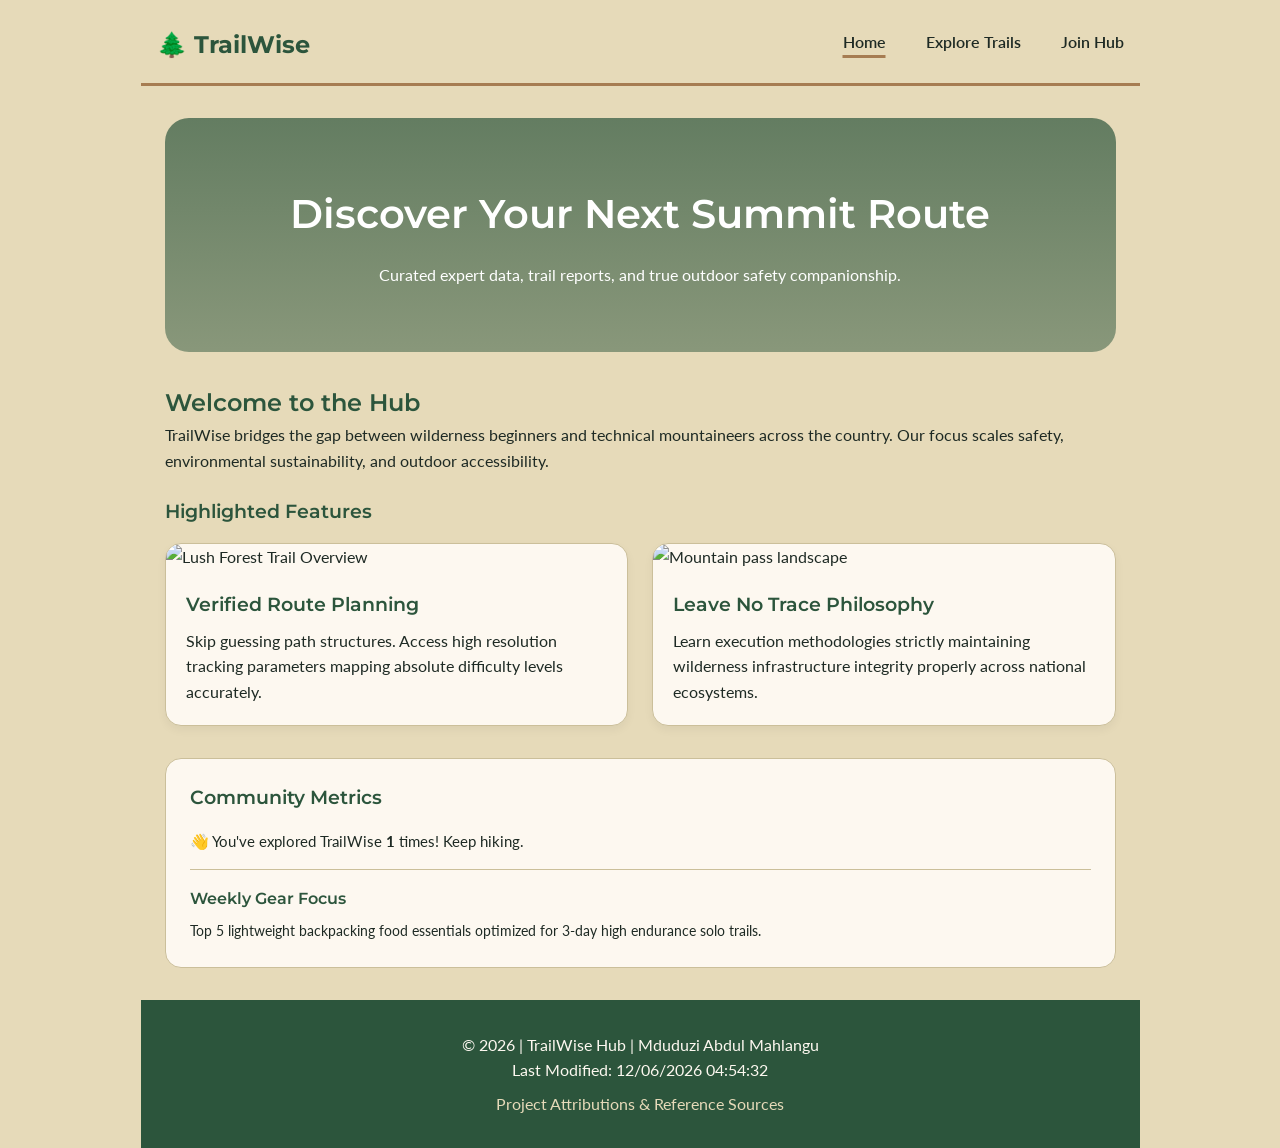
==== project/index.html @ 64169420 "." ====
<!doctype html>
<html lang="en">
  <head>
    <meta charset="UTF-8" />
    <meta name="viewport" content="width=device-width, initial-scale=1.0" />
    <title>TrailWise · Pacific Northwest Hiking Hub</title>
    <meta
      name="description"
      content="Discover detailed trail guides, real-time community insights, and essential gear checklists for your next Pacific Northwest adventure."
    />
    <link rel="preconnect" href="https://fonts.googleapis.com" />
    <link rel="preconnect" href="https://fonts.gstatic.com" crossorigin />
    <link
      href="https://fonts.googleapis.com/css2?family=Lato:ital,wght@0,300;0,400;0,700;1,400&family=Montserrat:wght@600;700&display=swap"
      rel="stylesheet"
    />
    <link rel="stylesheet" href="styles/project-base.css" />
    <link rel="stylesheet" href="styles/project-large.css" />
    <script src="scripts/project.js" defer></script>
  </head>
  <body>
    <header>
      <div class="nav-container">
        <h1>
          <a href="/project/index.html" class="logo-mock"> 🌲 TrailWise </a>
        </h1>
        <button class="hamburger" aria-label="Toggle navigation menu">
          ☰
        </button>
      </div>

      <nav>
        <ul>
          <li><a href="index.html" class="active">Home</a></li>
          <li><a href="trails.html">Explore Trails</a></li>
          <li><a href="join.html">Join Hub</a></li>
        </ul>
      </nav>
    </header>

    <main>
      <section class="hero">
        <h1>Discover Your Next Summit Route</h1>
        <p>
          Curated expert data, trail reports, and true outdoor safety
          companionship.
        </p>
      </section>

      <div class="home-grid">
        <section>
          <h2>Welcome to the Hub</h2>
          <p style="margin-bottom: 1.5rem">
            TrailWise bridges the gap between wilderness beginners and technical
            mountaineers across the country. Our focus scales safety,
            environmental sustainability, and outdoor accessibility.
          </p>

          <h3>Highlighted Features</h3>
          <div class="card-container" style="margin-top: 1rem">
            <article class="card">
              <img
                src="https://picsum.photos/id/1043/400/250"
                alt="Lush Forest Trail Overview"
                loading="lazy"
                width="400"
                height="250"
              />
              <div class="card-content">
                <h3>Verified Route Planning</h3>
                <p>
                  Skip guessing path structures. Access high resolution tracking
                  parameters mapping absolute difficulty levels accurately.
                </p>
              </div>
            </article>
            <article class="card">
              <img
                src="https://picsum.photos/id/1050/400/250"
                alt="Mountain pass landscape"
                loading="lazy"
                width="400"
                height="250"
              />
              <div class="card-content">
                <h3>Leave No Trace Philosophy</h3>
                <p>
                  Learn execution methodologies strictly maintaining wilderness
                  infrastructure integrity properly across national ecosystems.
                </p>
              </div>
            </article>
          </div>
        </section>

        <aside>
          <h3>Community Metrics</h3>
          <p
            id="analytics-display"
            style="margin: 1rem 0; font-size: 0.95rem"
          ></p>
          <hr
            style="
              margin: 1rem 0;
              border: 0;
              border-top: 1px solid var(--border-subtle);
            "
          />
          <h4>Weekly Gear Focus</h4>
          <p style="font-size: 0.9rem; margin-top: 0.5rem">
            Top 5 lightweight backpacking food essentials optimized for 3-day
            high endurance solo trails.
          </p>
        </aside>
      </div>
    </main>

    <footer>
      <p>
        &copy; <span id="currentyear"></span> | TrailWise Hub | Mduduzi Abdul
        Mahlangu
      </p>
      <p id="lastModified"></p>
      <p style="margin-top: 0.5rem">
        <a href="references.html">Project Attributions & Reference Sources</a>
      </p>
    </footer>
  </body>
</html>
---- project/styles/project-base.css ----
/* ---------- CSS RESET & GLOBAL ROOT ---------- */
* {
  margin: 0;
  padding: 0;
  box-sizing: border-box;
}

:root {
  --primary-dark: #2c553c; /* Forest Green */
  --secondary-sand: #e6dab9; /* Sand Beige */
  --accent-wood: #a67c52; /* Warm Wood */
  --text-dark: #1e2a24; /* Dark Charcoal */
  --light-bg: #fdf8f0; /* Off-white */
  --border-subtle: #cbbf9a;
}

body {
  font-family: "Lato", "Segoe UI", sans-serif;
  background-color: var(--secondary-sand);
  color: var(--text-dark);
  line-height: 1.6;
}

/* ---------- TYPOGRAPHY ---------- */
h1,
h2,
h3,
h4,
.logo-mock {
  font-family: "Montserrat", sans-serif;
  font-weight: 600;
  color: var(--primary-dark);
}

/* ---------- NAVIGATION & HEADER ---------- */
header {
  background-color: var(--secondary-sand);
  border-bottom: 3px solid var(--accent-wood);
  position: sticky;
  top: 0;
  z-index: 1000;
  padding: 1rem;
  max-width: 999px;
  margin: 0 auto;
}

.nav-container {
  display: flex;
  justify-content: space-between;
  align-items: center;
}

.logo-mock {
  font-size: 1.5rem;
  font-weight: 700;
  text-decoration: none;
}

nav ul {
  display: none;
  list-style: none;
}

.hamburger {
  display: block;
  background: none;
  border: none;
  font-size: 1.8rem;
  color: var(--primary-dark);
  cursor: pointer;
}

nav ul.show {
  display: flex;
  flex-direction: column;
  position: absolute;
  top: 100%;
  left: 0;
  width: 100%;
  gap: 1.3rem;
  background-color: var(--secondary-sand);
  padding: 1rem;
  border-bottom: 3px solid var(--accent-wood);
}

.home-grid {
  grid-template-columns: 1fr;
}

nav ul li a {
  color: var(--text-dark);
  text-decoration: none;
  font-weight: 600;
  font-size: 1rem;
  transition: color 0.2s ease;
}

nav ul li a:hover,
nav ul li a.active {
  color: var(--text-dark);
  text-decoration: 3px #a67c52 underline;
  text-underline-offset: 0.444rem;
}

/* ---------- MAIN LAYOUT ---------- */
main {
  max-width: 999px;
  margin: 2rem auto;
  padding: 0 1.5rem;
  min-height: 70vh;
}

/* ---------- HERO SECTION ---------- */
.hero {
  background:
    linear-gradient(rgba(44, 85, 60, 0.7), rgba(44, 85, 60, 0.5)),
    url("https://picsum.photos/id/1015/1200/500") no-repeat center center/cover;
  color: white;
  padding: 4rem 2rem;
  text-align: center;
  border-radius: 24px;
  margin-bottom: 2rem;
}

.hero h1 {
  color: white;
  font-size: 2.5rem;
  margin-bottom: 1rem;
}

/* ---------- GRID SYSTEM & CARDS ---------- */

.card-container {
  display: grid;
  grid-template-columns: repeat(auto-fit, minmax(280px, 1fr));
  gap: 1.5rem;
}

.card {
  background: var(--light-bg);
  border-radius: 16px;
  border: 1px solid var(--border-subtle);
  overflow: hidden;
  box-shadow: 0 4px 10px rgba(0, 0, 0, 0.05);
}

.card img {
  width: 100%;
  height: 200px;
  object-fit: cover;
}

.card-content {
  padding: 1.25rem;
}

.card-content h3 {
  margin-bottom: 0.5rem;
}

.badge {
  background-color: var(--accent-wood);
  color: white;
  padding: 0.25rem 0.6rem;
  border-radius: 12px;
  font-size: 0.8rem;
  display: inline-block;
  margin-bottom: 0.5rem;
}

aside {
  background: var(--light-bg);
  border-radius: 16px;
  padding: 1.5rem;
  border: 1px solid var(--border-subtle);
  height: fit-content;
  margin-top: 1rem;
}

/* ---------- INTERACTIVE CONTROLS ---------- */
.filter-controls {
  margin-bottom: 2rem;
  display: flex;
  flex-direction: column;
  gap: 1rem;

}

select,
input,
textarea {
  padding: 0.6rem;
  border-radius: 8px;
  border: 1px solid var(--border-subtle);
  font-size: 1rem;
  width: 100%;
}

/* ---------- FORMS ---------- */
fieldset {
  border: 1px solid var(--border-subtle);
  border-radius: 12px;
  padding: 1.5rem;
  margin-bottom: 1.5rem;
  background-color: var(--light-bg);
}

legend {
  font-family: "Montserrat", sans-serif;
  font-weight: 600;
  color: var(--primary-dark);
  padding: 0 0.5rem;
}

.form-group {
  margin-bottom: 1.25rem;
}

.form-group label {
  display: block;
  margin-bottom: 0.4rem;
  font-weight: 600;
}

button[type="submit"] {
  background-color: var(--primary-dark);
  color: white;
  padding: 0.8rem 2rem;
  border: none;
  border-radius: 40px;
  font-size: 1rem;
  font-weight: bold;
  cursor: pointer;
  transition: background-color 0.2s;
}

button[type="submit"]:hover {
  background-color: var(--accent-wood);
}

/* ---------- FOOTER ---------- */
footer {
  background-color: var(--primary-dark);
  color: var(--light-bg);
  text-align: center;
  padding: 2rem;
  margin-top: 4rem;
  max-width: 999px;
  margin: 0 auto;
}

footer a {
  color: var(--secondary-sand);
  text-decoration: none;
}

footer a:hover {
  text-decoration: underline;
}
---- project/styles/project-large.css ----
@media screen and (min-width: 768px) {
  .filter-controls {
    flex-direction: row;
    justify-content: space-between;
  }
}

@media screen and (min-width: 1080px) {
  header {
    display: flex;
    align-items: center;
    justify-content: space-between;
  }

  nav ul {
    display: flex;
    list-style: none;
    gap: 2.5rem;

    border-bottom: none;
  }

  .hamburger {
    display: none;
  }

  aside {
    margin-top: 2rem;
  }

  .filter-controls {
    flex-direction: row;
    justify-content:start;
  }
}
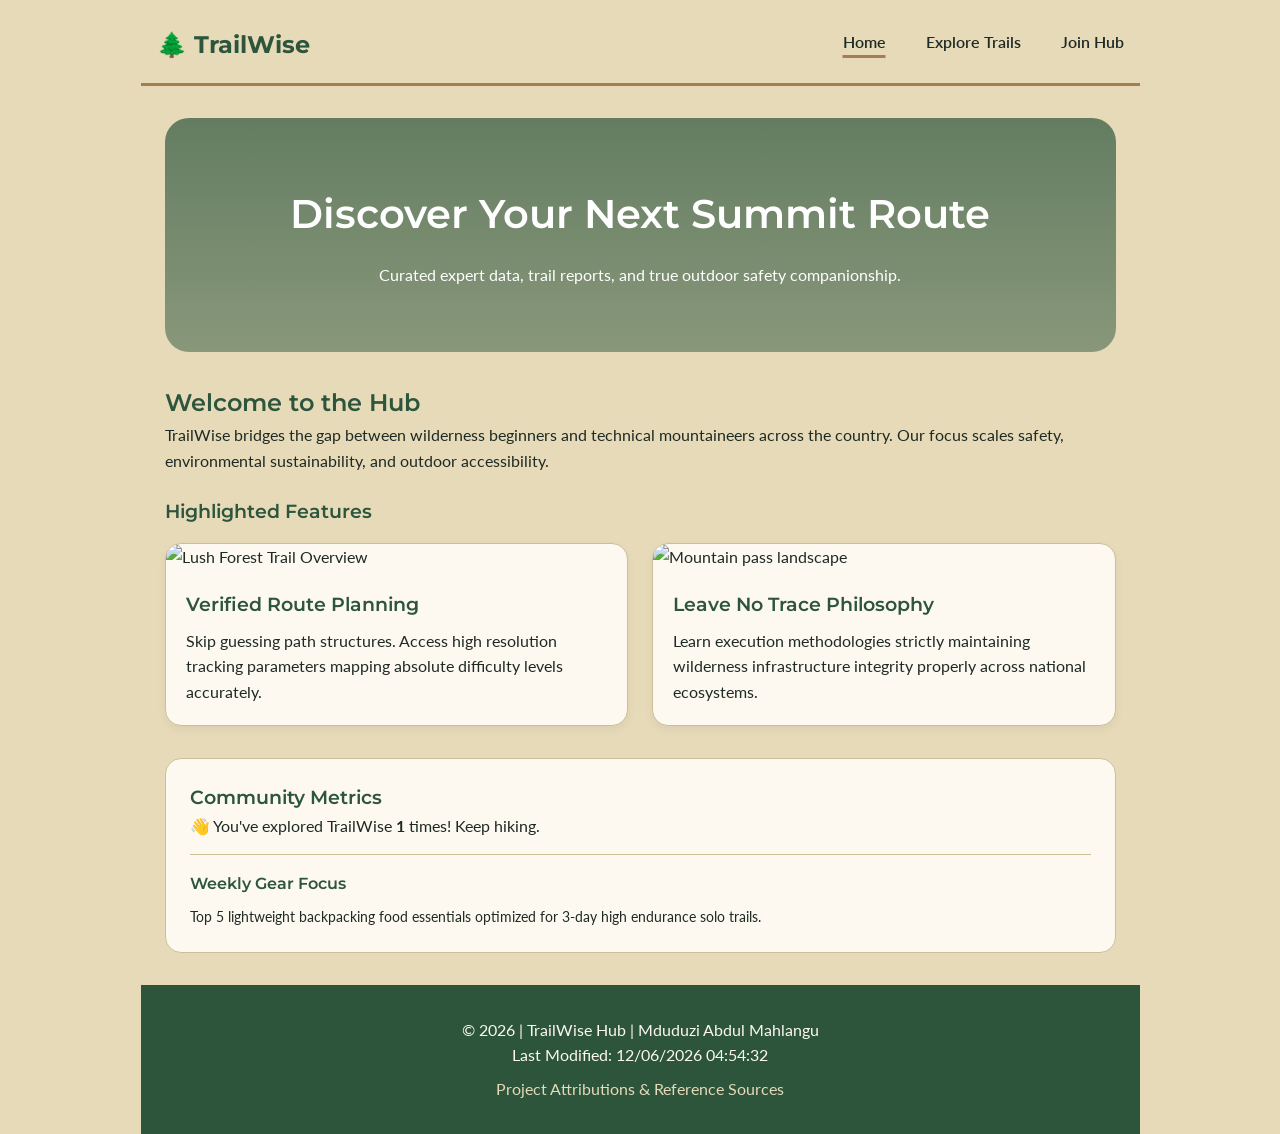
==== commit a009b8cd: "." ====
--- a/project/index.html
+++ b/project/index.html
@@ -3,6 +3,7 @@
   <head>
     <meta charset="UTF-8" />
     <meta name="viewport" content="width=device-width, initial-scale=1.0" />
+    <meta author="Mduduzi Abdul Mahlangu" />
     <title>TrailWise · Pacific Northwest Hiking Hub</title>
     <meta
       name="description"
@@ -95,19 +96,10 @@
 
         <aside>
           <h3>Community Metrics</h3>
-          <p
-            id="analytics-display"
-            style="margin: 1rem 0; font-size: 0.95rem"
-          ></p>
-          <hr
-            style="
-              margin: 1rem 0;
-              border: 0;
-              border-top: 1px solid var(--border-subtle);
-            "
-          />
+          <p id="analytics-display"></p>
+          <hr />
           <h4>Weekly Gear Focus</h4>
-          <p style="font-size: 0.9rem; margin-top: 0.5rem">
+          <p>
             Top 5 lightweight backpacking food essentials optimized for 3-day
             high endurance solo trails.
           </p>
@@ -121,7 +113,7 @@
         Mahlangu
       </p>
       <p id="lastModified"></p>
-      <p style="margin-top: 0.5rem">
+      <p>
         <a href="references.html">Project Attributions & Reference Sources</a>
       </p>
     </footer>
--- a/project/styles/project-base.css
+++ b/project/styles/project-base.css
@@ -177,13 +177,28 @@
   margin-top: 1rem;
 }
 
+aside p:first-child {
+  margin: 1rem 0;
+  font-size: 0.95rem;
+}
+
+aside p:last-child {
+  font-size: 0.9rem;
+  margin-top: 0.5rem;
+}
+
+aside hr {
+  margin: 1rem 0;
+  border: 0;
+  border-top: 1.5px solid var(--border-subtle);
+}
+
 /* ---------- INTERACTIVE CONTROLS ---------- */
 .filter-controls {
   margin-bottom: 2rem;
   display: flex;
   flex-direction: column;
   gap: 1rem;
-
 }
 
 select,
@@ -236,6 +251,11 @@
 
 button[type="submit"]:hover {
   background-color: var(--accent-wood);
+}
+
+/* Trails  */
+.filter {
+  margin: 1.5rem auto;
 }
 
 /* ---------- FOOTER ---------- */
@@ -257,3 +277,7 @@
 footer a:hover {
   text-decoration: underline;
 }
+
+footer p:last-child {
+  margin-top: 0.5rem;
+}
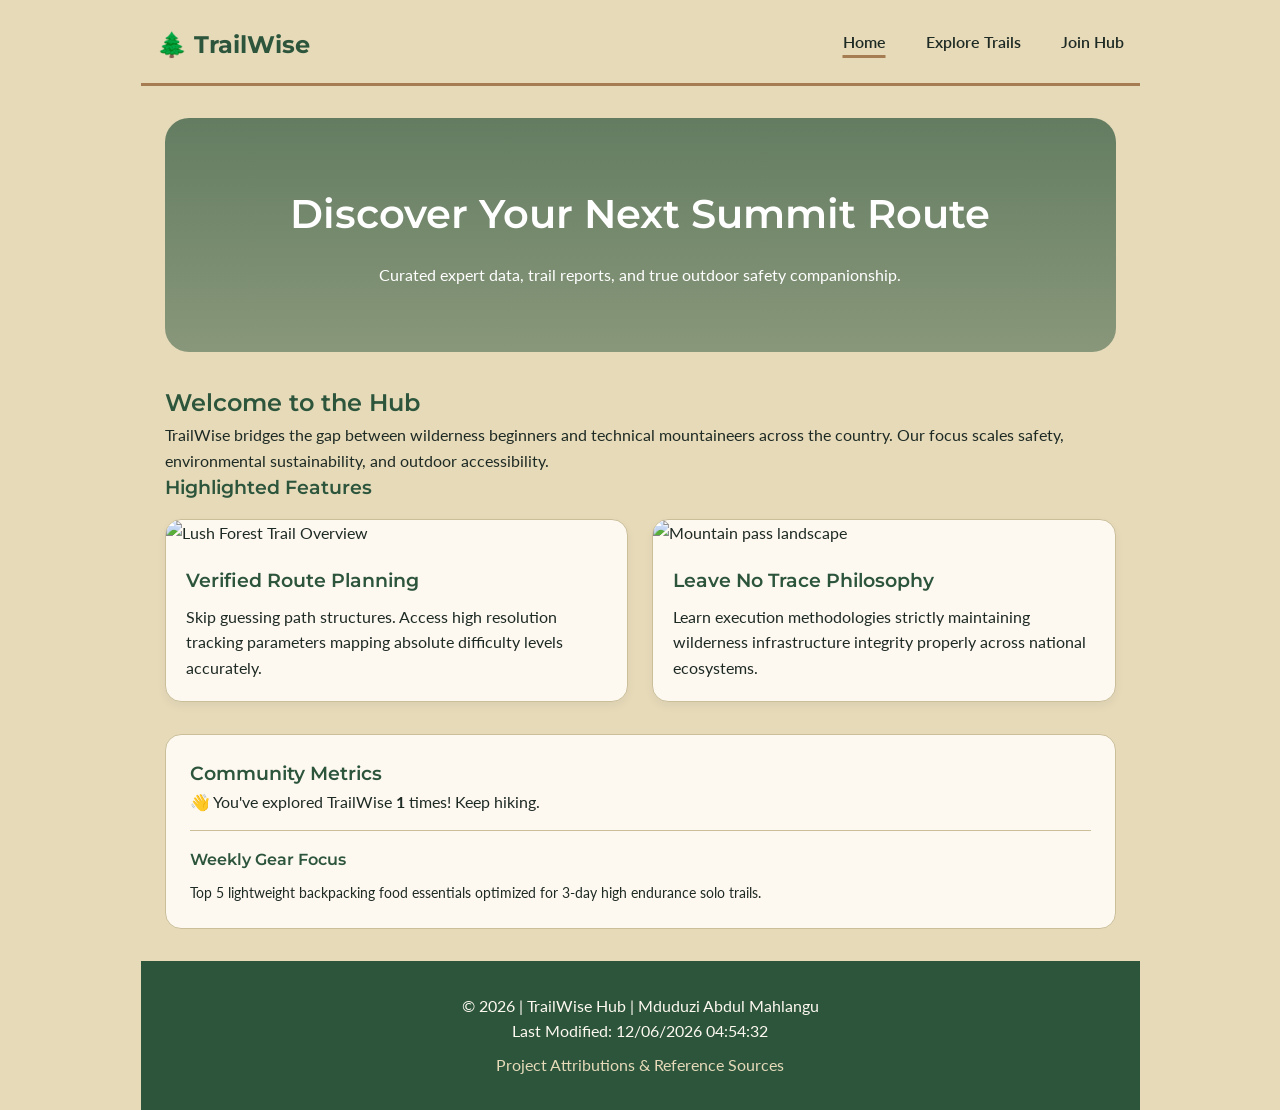
==== commit 0e66cc89: "." ====
--- a/project/index.html
+++ b/project/index.html
@@ -3,7 +3,7 @@
   <head>
     <meta charset="UTF-8" />
     <meta name="viewport" content="width=device-width, initial-scale=1.0" />
-    <meta author="Mduduzi Abdul Mahlangu" />
+    <meta name="author" content="Mduduzi Abdul Mahlangu" />
     <title>TrailWise · Pacific Northwest Hiking Hub</title>
     <meta
       name="description"
@@ -51,14 +51,14 @@
       <div class="home-grid">
         <section>
           <h2>Welcome to the Hub</h2>
-          <p style="margin-bottom: 1.5rem">
+          <p>
             TrailWise bridges the gap between wilderness beginners and technical
             mountaineers across the country. Our focus scales safety,
             environmental sustainability, and outdoor accessibility.
           </p>
 
           <h3>Highlighted Features</h3>
-          <div class="card-container" style="margin-top: 1rem">
+          <div class="card-container">
             <article class="card">
               <img
                 src="https://picsum.photos/id/1043/400/250"
--- a/project/styles/project-base.css
+++ b/project/styles/project-base.css
@@ -87,6 +87,10 @@
   grid-template-columns: 1fr;
 }
 
+.home-grid section p:first-child {
+  margin-bottom: 1.5rem;
+}
+
 nav ul li a {
   color: var(--text-dark);
   text-decoration: none;
@@ -134,6 +138,7 @@
   display: grid;
   grid-template-columns: repeat(auto-fit, minmax(280px, 1fr));
   gap: 1.5rem;
+  margin-top: 1rem;
 }
 
 .card {
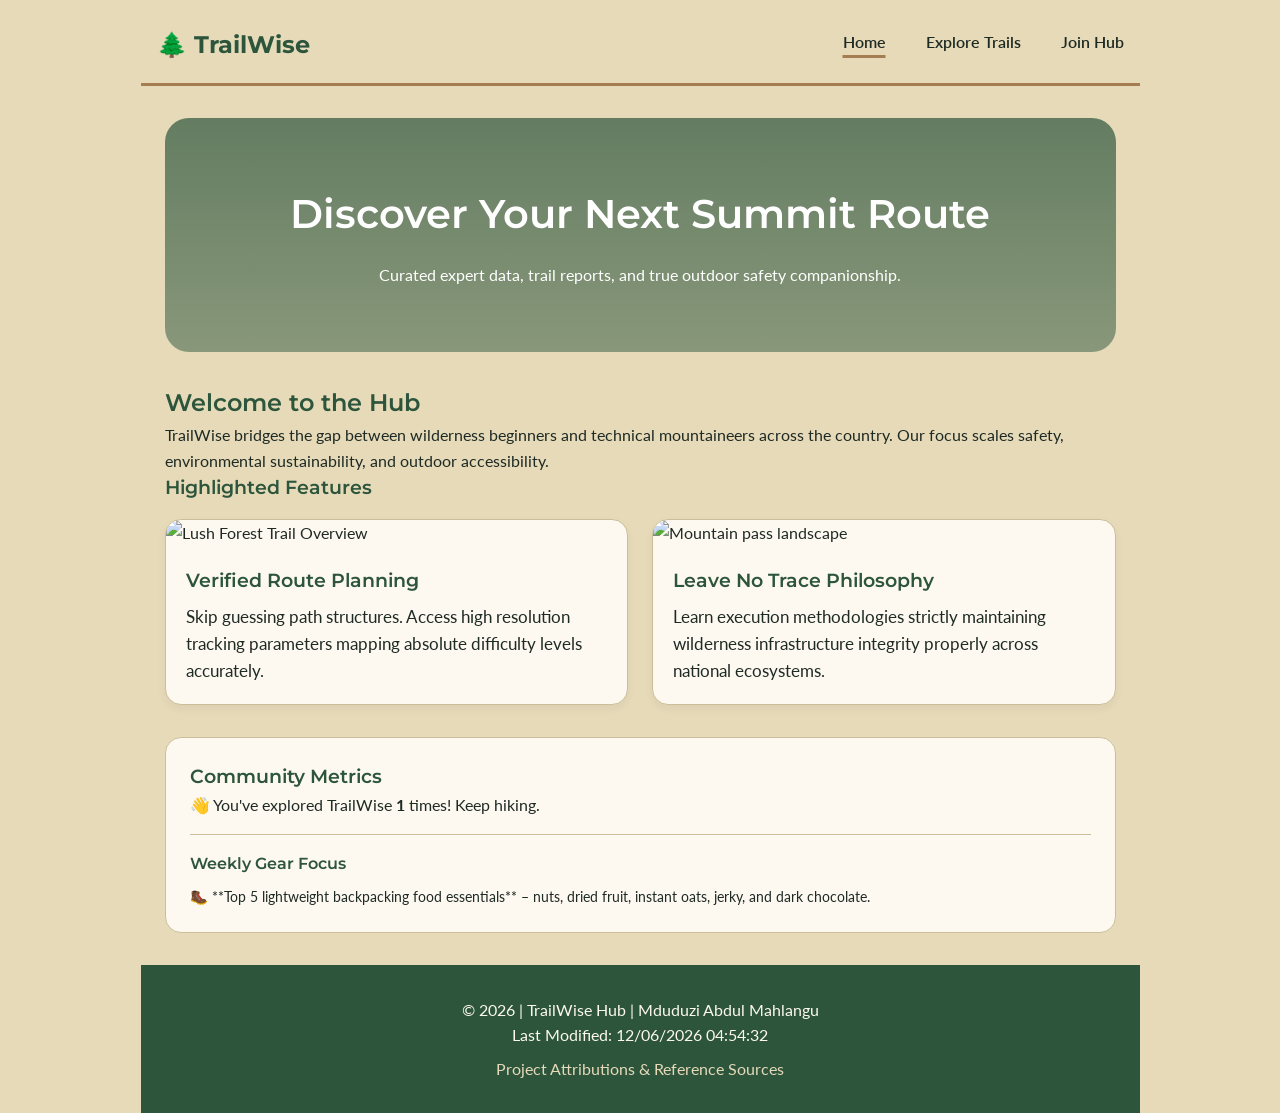
==== commit a65c6c40: "." ====
--- a/project/index.html
+++ b/project/index.html
@@ -23,7 +23,12 @@
     <header>
       <div class="nav-container">
         <h1>
-          <a href="/project/index.html" class="logo-mock"> 🌲 TrailWise </a>
+          <a
+            href="https://abdulmahl.github.io/wdd131/project/index.html"
+            class="logo-mock"
+          >
+            🌲 TrailWise
+          </a>
         </h1>
         <button class="hamburger" aria-label="Toggle navigation menu">
           ☰
@@ -99,10 +104,7 @@
           <p id="analytics-display"></p>
           <hr />
           <h4>Weekly Gear Focus</h4>
-          <p>
-            Top 5 lightweight backpacking food essentials optimized for 3-day
-            high endurance solo trails.
-          </p>
+          <p id="weeklyTips"></p>
         </aside>
       </div>
     </main>
--- a/project/styles/project-base.css
+++ b/project/styles/project-base.css
@@ -114,6 +114,17 @@
   min-height: 70vh;
 }
 
+.apply-text {
+  padding: 1rem 0;
+}
+
+.badge {
+  background: var(--primary-dark);
+  padding: 0.11rem 0.33rem;
+  border-radius: 12px;
+  color: var(--light-bg);
+}
+
 /* ---------- HERO SECTION ---------- */
 .hero {
   background:
@@ -159,17 +170,17 @@
   padding: 1.25rem;
 }
 
+.card-content p {
+  font-size: 1.05rem;
+  margin-top: 0.5rem;
+}
+
+.card-content hr {
+  margin: 1.5rem 0;
+  border-color: var(--border-subtle);
+}
+
 .card-content h3 {
-  margin-bottom: 0.5rem;
-}
-
-.badge {
-  background-color: var(--accent-wood);
-  color: white;
-  padding: 0.25rem 0.6rem;
-  border-radius: 12px;
-  font-size: 0.8rem;
-  display: inline-block;
   margin-bottom: 0.5rem;
 }
 
@@ -187,7 +198,7 @@
   font-size: 0.95rem;
 }
 
-aside p:last-child {
+#weeklyTips {
   font-size: 0.9rem;
   margin-top: 0.5rem;
 }
@@ -261,6 +272,99 @@
 /* Trails  */
 .filter {
   margin: 1.5rem auto;
+}
+
+/* Thank you page  */
+#greetingMessage {
+  color: var(--primary-dark);
+}
+
+.thankyou-hero {
+  background: linear-gradient(135deg, #2c553c 0%, #1e3a2a 100%);
+  margin-bottom: 2rem;
+}
+
+.summary-card {
+  background: var(--light-bg);
+  border-radius: 28px;
+}
+.profile-summary-grid {
+  display: grid;
+  gap: 0.75rem;
+  margin: 1.2rem 0;
+}
+.highlight-data {
+  font-weight: 600;
+  color: #2c553c;
+  background: #fdf8f0;
+  padding: 0.1rem 0.4rem;
+  border-radius: 12px;
+}
+.bio-display {
+  background: #f4efdf;
+  display: inline-block;
+  width: 100%;
+  padding: 0.75rem;
+  border-radius: 16px;
+  margin-top: 0.25rem;
+}
+.next-steps {
+  background: #e6dab9;
+  padding: 0.8rem 1rem;
+  border-radius: 20px;
+  margin: 1.2rem 0;
+}
+.next-steps p {
+  margin: 0;
+  font-weight: 500;
+}
+.button-group {
+  display: flex;
+  flex-direction: column;
+  gap: 1rem;
+  margin-top: 1.5rem;
+}
+.btn-explore {
+  background: var(--primary-dark);
+  color: white;
+  padding: 0.6rem 1.4rem;
+  border-radius: 40px;
+  text-decoration: none;
+  font-weight: 600;
+  display: inline-block;
+  transition: background-color 0.2s;
+}
+.btn-explore:hover {
+  background-color: var(--accent-wood);
+}
+.btn-home {
+  background: transparent;
+  border: 2px solid var(--accent-wood);
+  padding: 0.6rem 1.4rem;
+  border-radius: 40px;
+  text-decoration: none;
+  font-weight: 600;
+  color: var(--text-dark);
+  transition: all 0.2s;
+}
+.btn-home:hover {
+  background-color: var(--accent-wood);
+  color: white;
+}
+.community-badge {
+  text-align: center;
+  margin: 1rem 0 1rem 0;
+}
+
+.trailwise-badge {
+  background-color: var(--primary-dark);
+  color: var(--light-bg);
+  padding: 0.25rem 0.6rem;
+  border-radius: 12px;
+  font-size: 0.8rem;
+  display: inline-block;
+  margin-top: 1rem;
+  font-weight: 600;
 }
 
 /* ---------- FOOTER ---------- */
--- a/project/styles/project-large.css
+++ b/project/styles/project-large.css
@@ -2,6 +2,10 @@
   .filter-controls {
     flex-direction: row;
     justify-content: space-between;
+  }
+  .button-group {
+    flex-direction: row;
+    justify-content: start;
   }
 }
 
@@ -30,6 +34,6 @@
 
   .filter-controls {
     flex-direction: row;
-    justify-content:start;
+    justify-content: start;
   }
 }
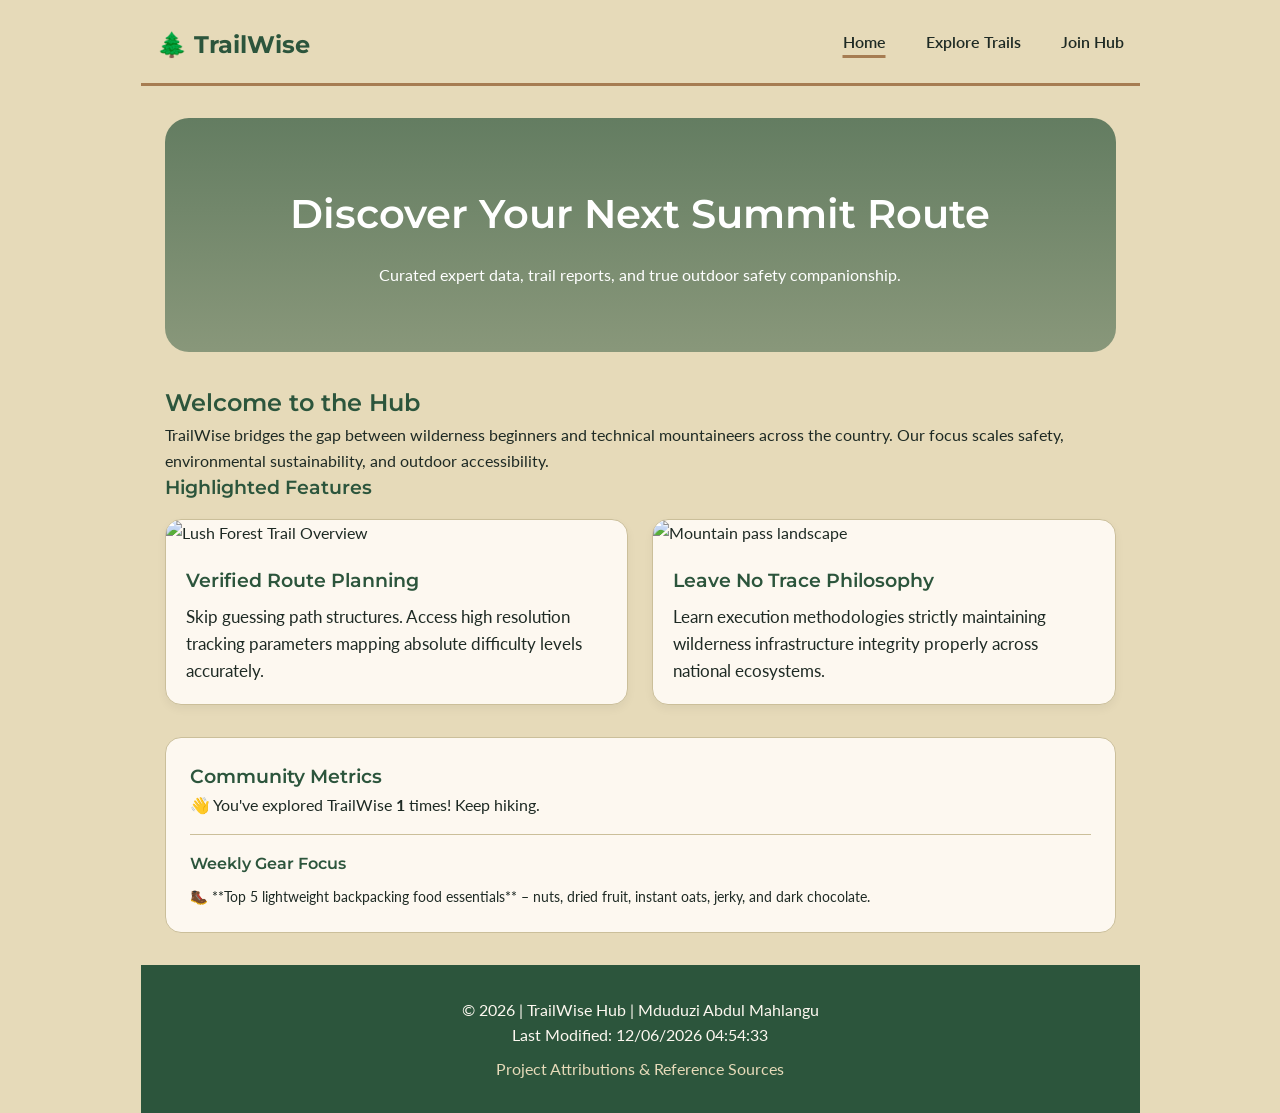
==== commit 97837312: "." ====
--- a/project/index.html
+++ b/project/index.html
@@ -18,6 +18,7 @@
     <link rel="stylesheet" href="styles/project-base.css" />
     <link rel="stylesheet" href="styles/project-large.css" />
     <script src="scripts/project.js" defer></script>
+    <link rel="icon" href="favicon.ico" />
   </head>
   <body>
     <header>
